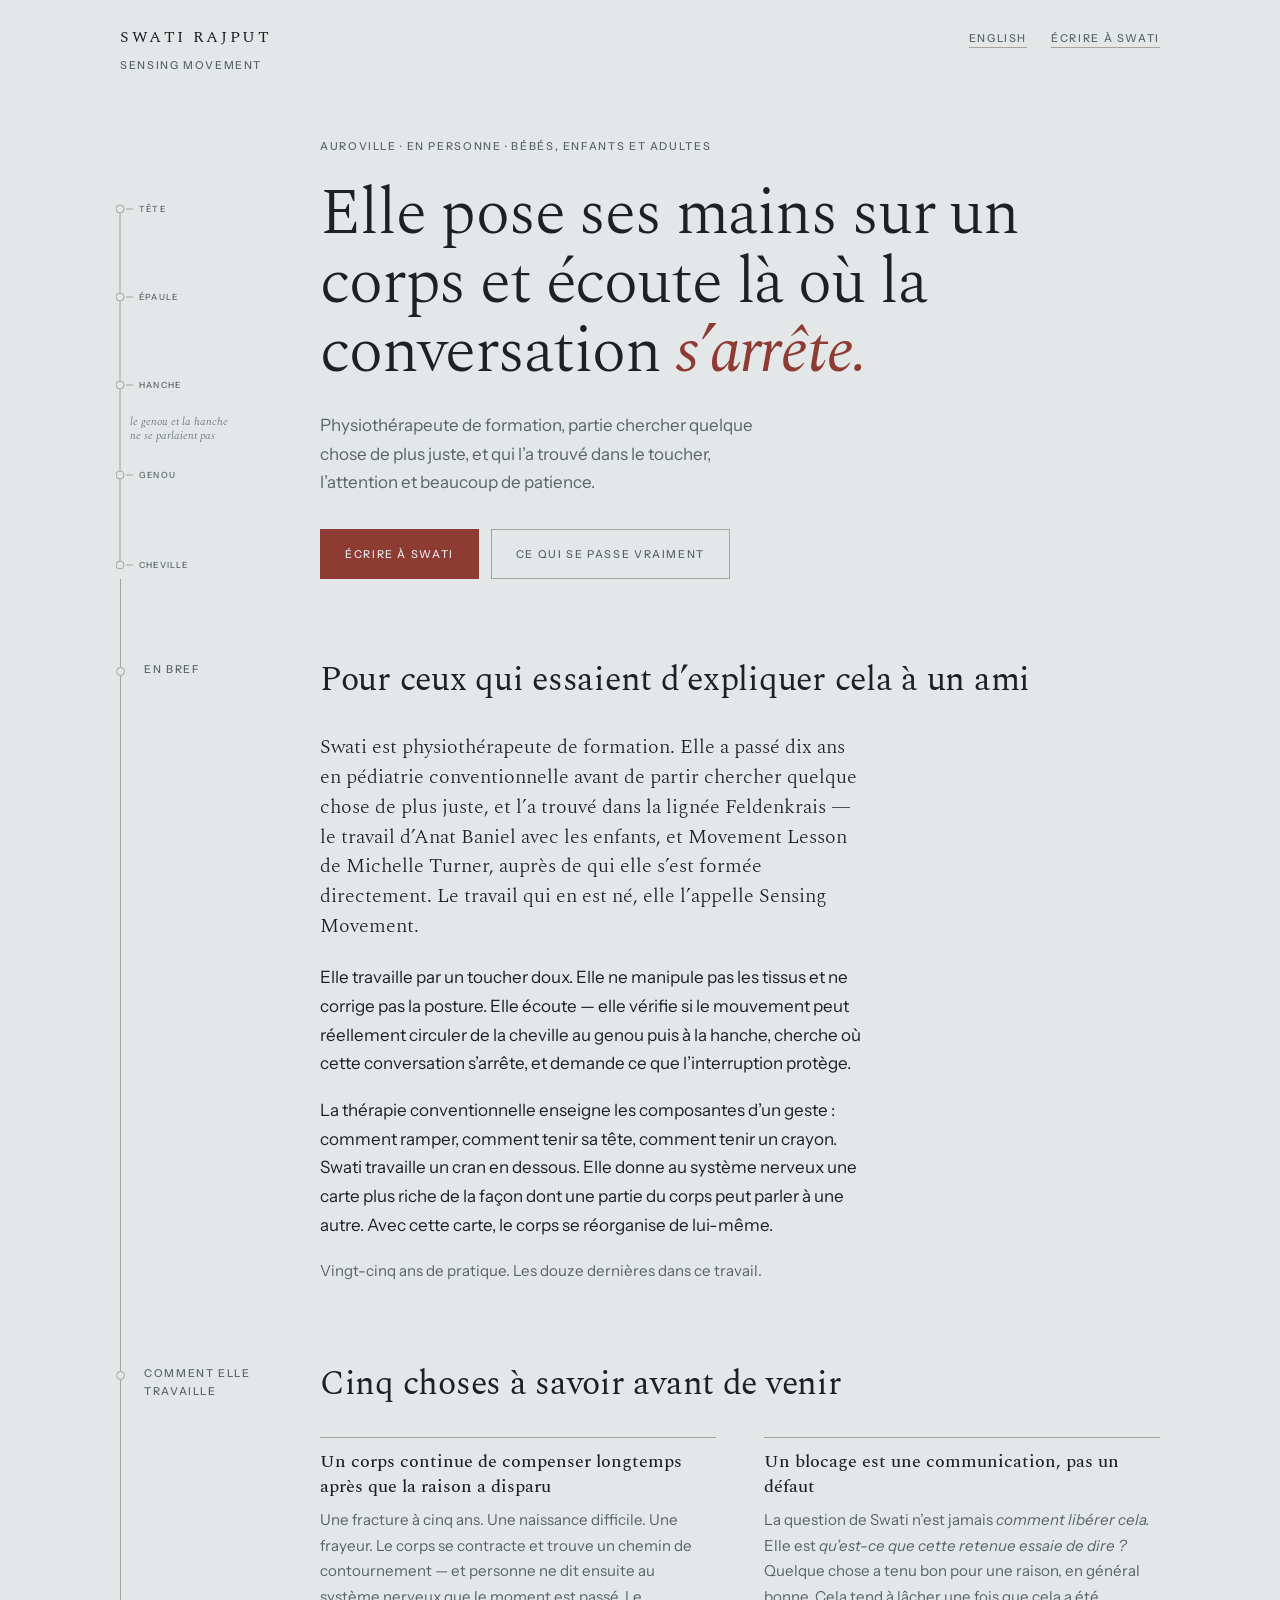
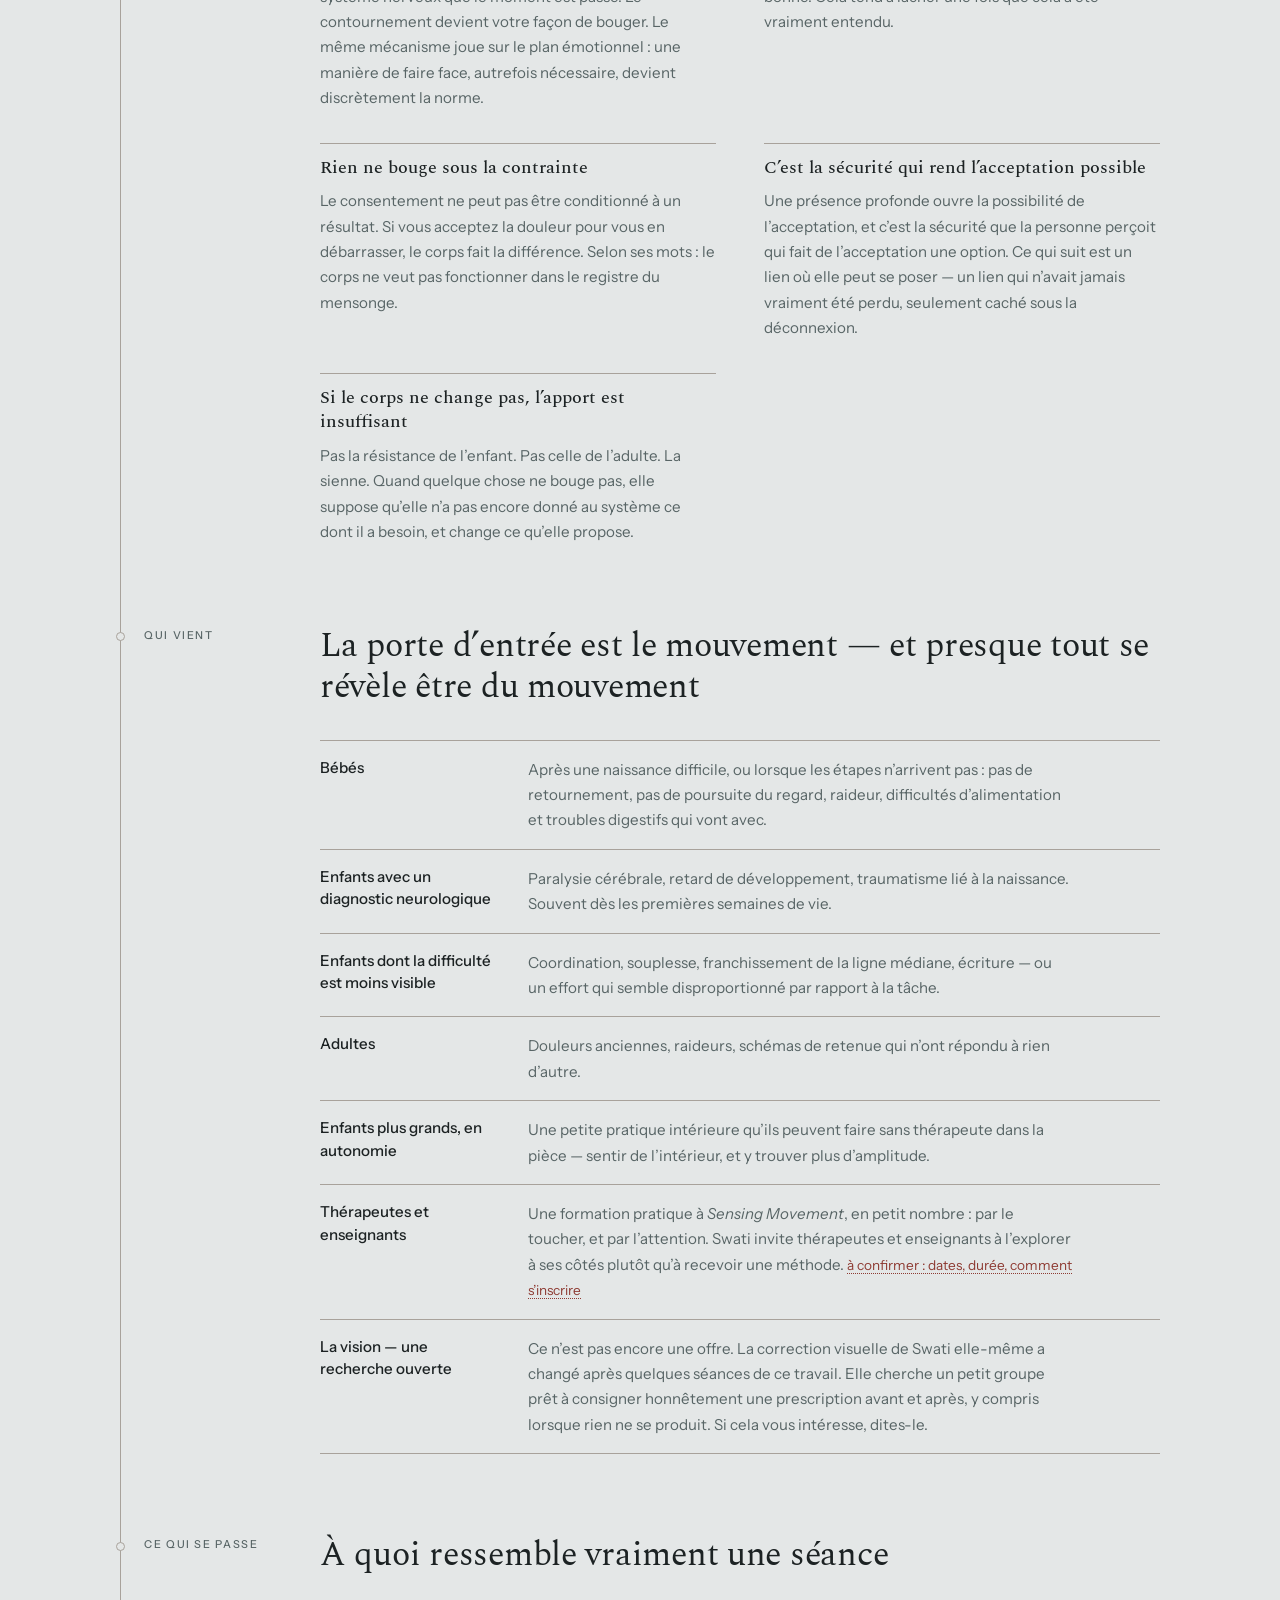
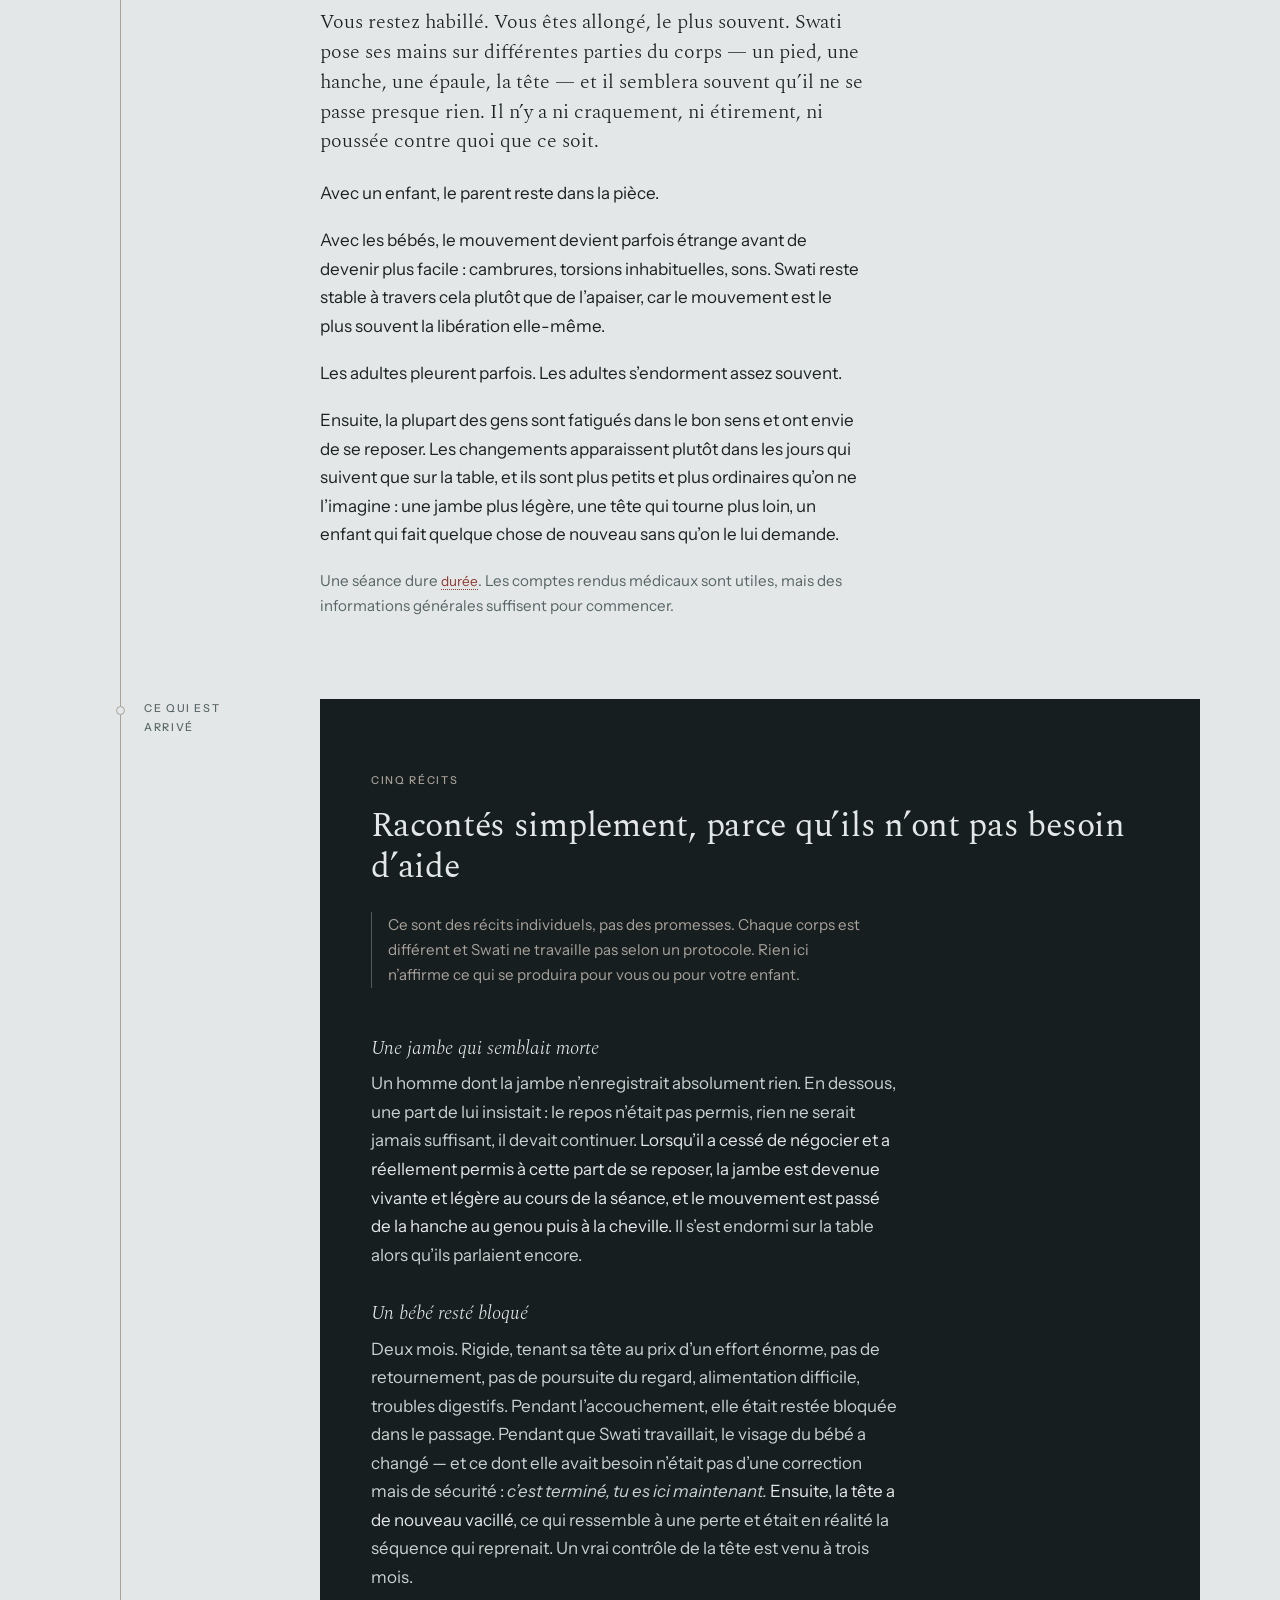
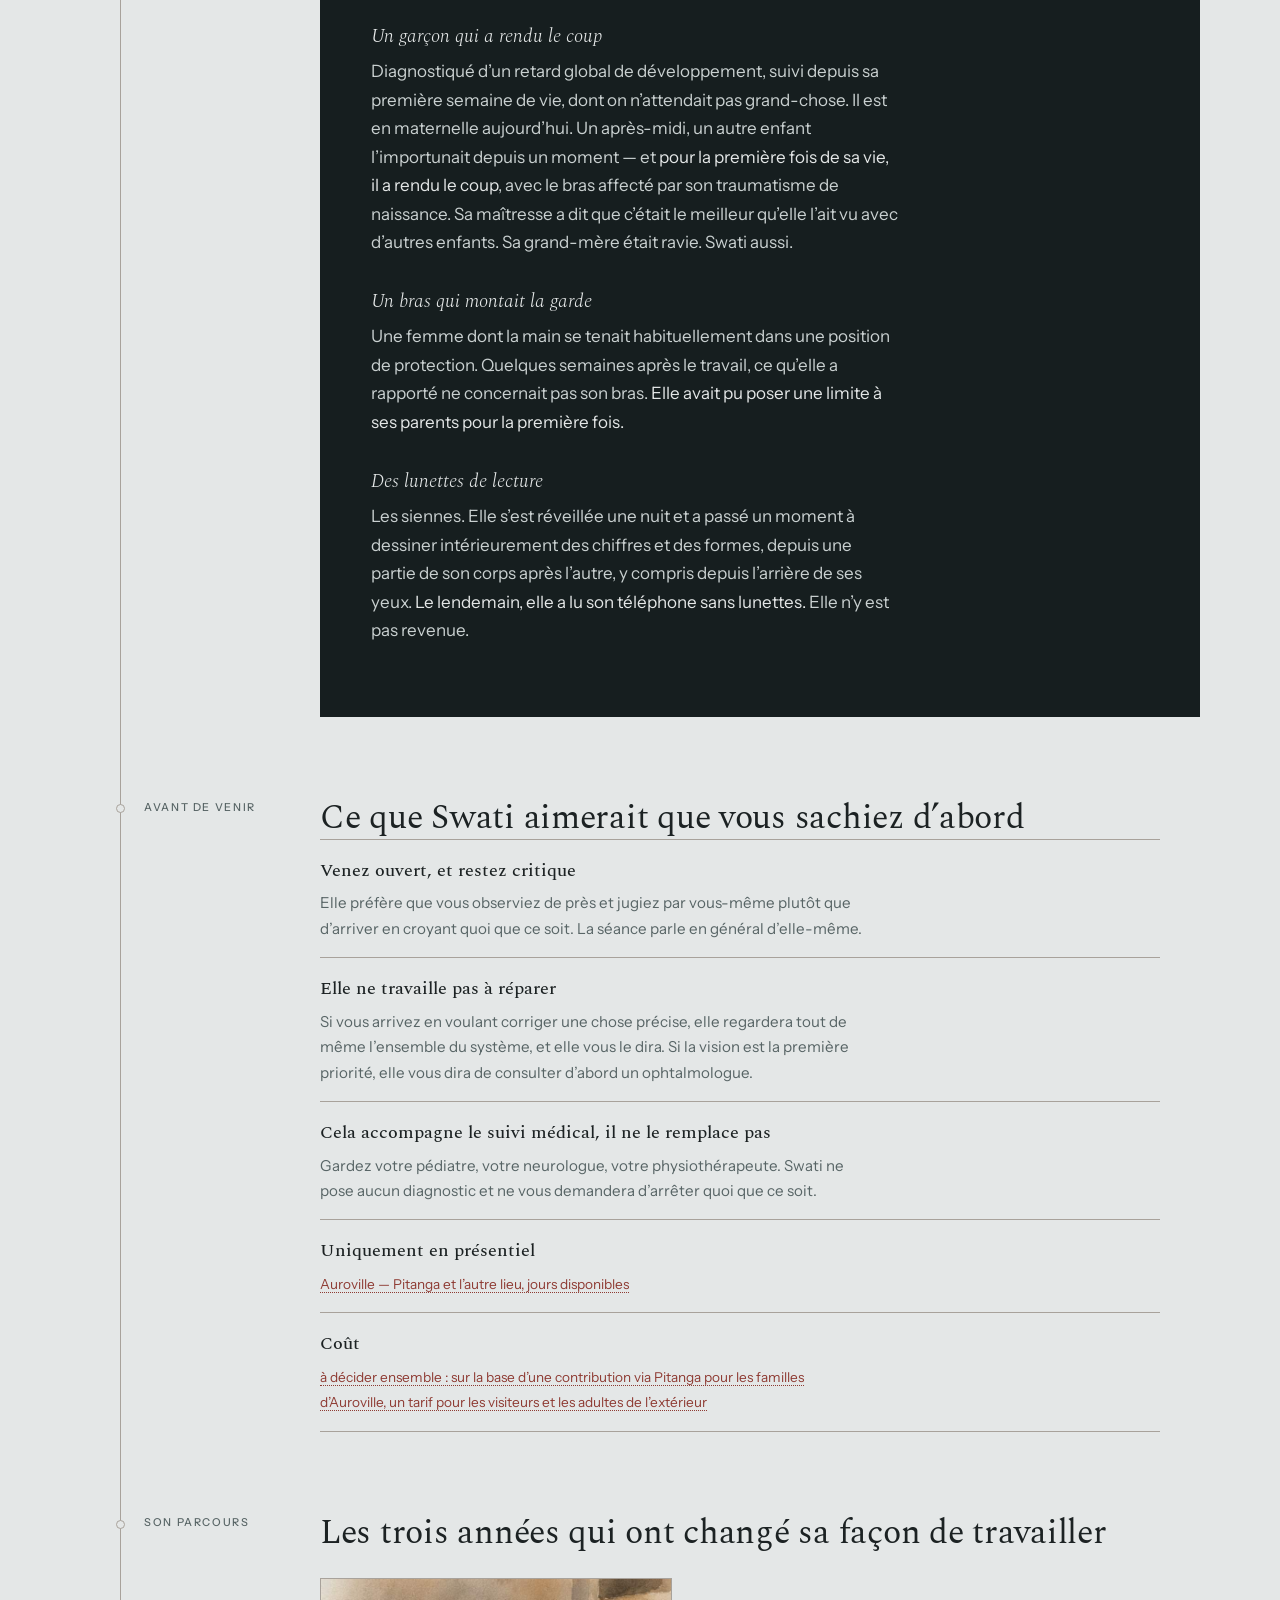
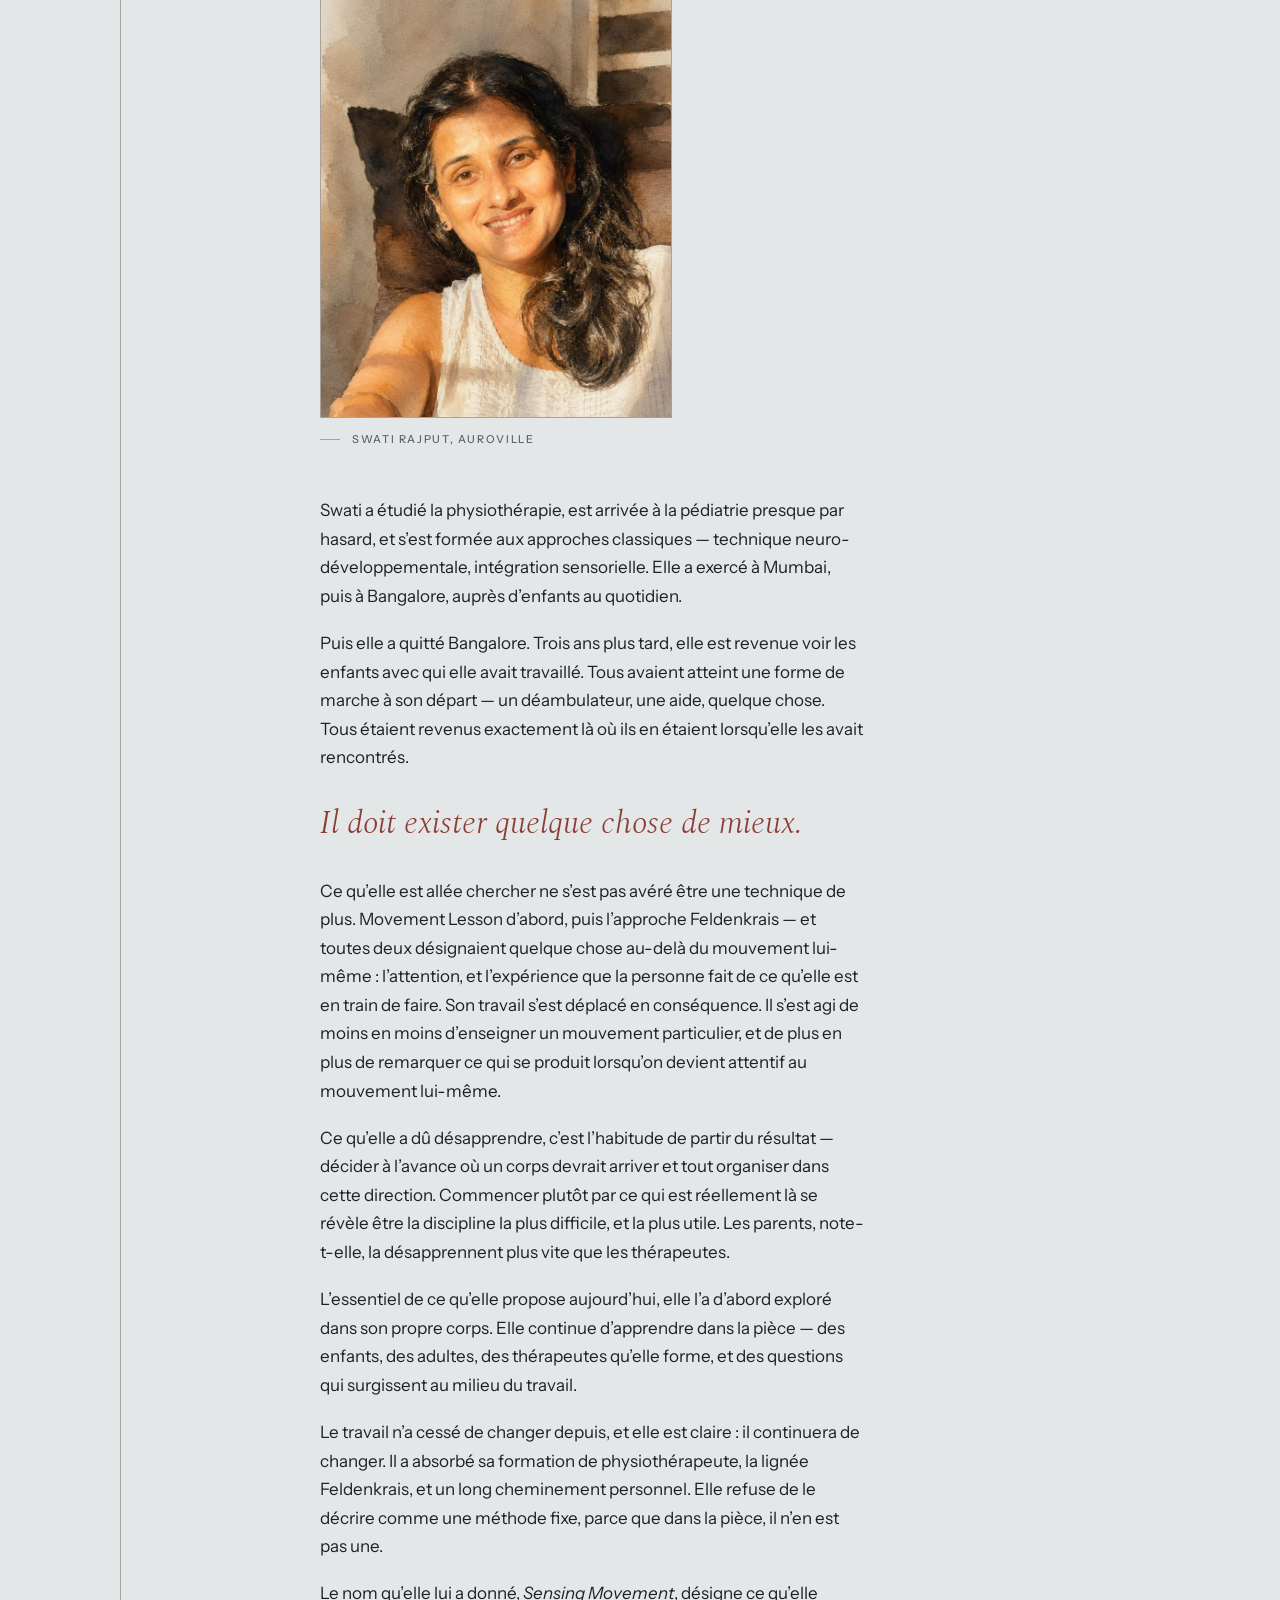
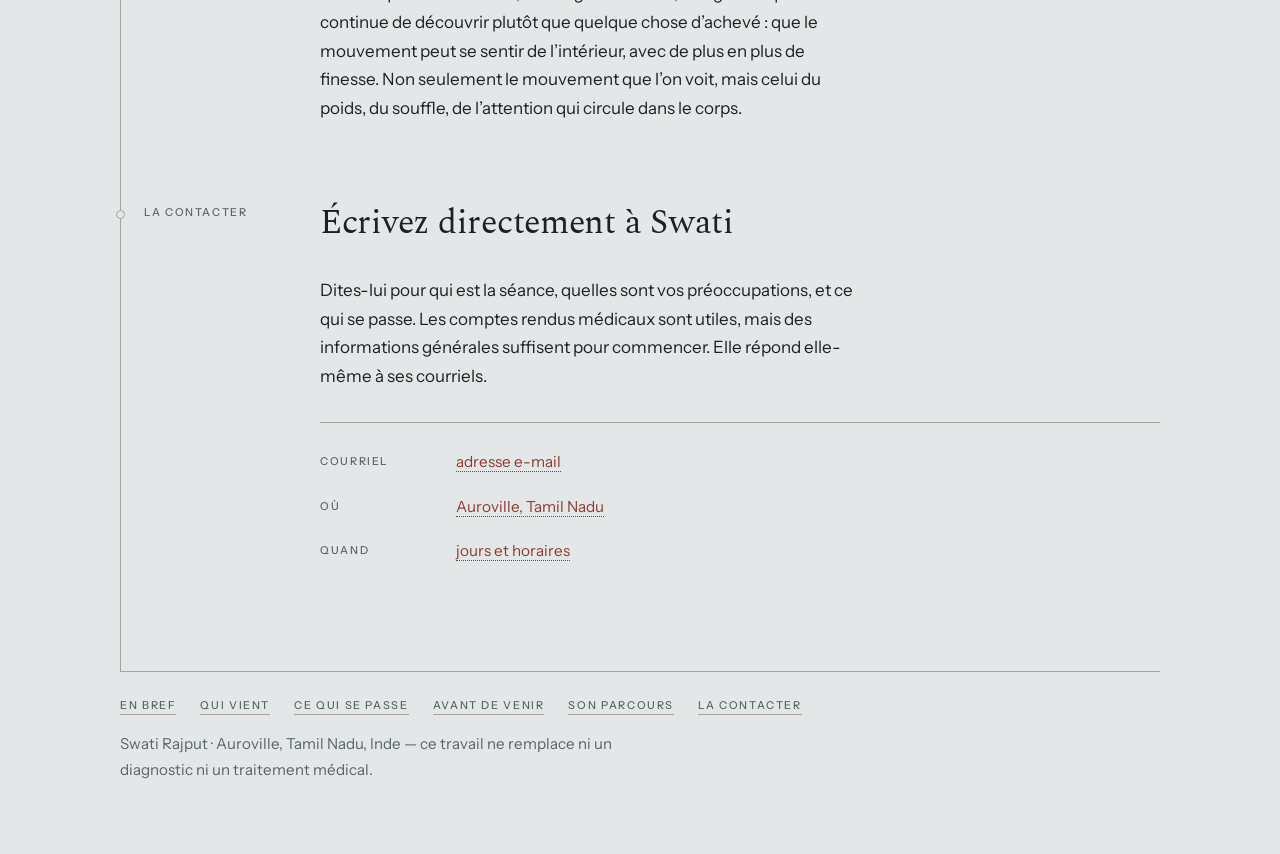
==== fr/index.html @ 85338072 "Share card, crawl readiness, and a French edition Three asks that each independently broke the singl" ====
<!DOCTYPE html>
<html lang="fr">
<head>
<meta charset="utf-8">
<meta name="viewport" content="width=device-width, initial-scale=1">
<title>Sensing Movement — Swati Rajput</title>
<meta name="description" content="Sensing Movement, le travail de Swati Rajput : physiothérapeute, elle travaille par un toucher doux et écoute là où le mouvement cesse de circuler dans le corps. Auroville. Bébés, enfants et adultes.">
<meta name="theme-color" content="#E4E7E7">
<link rel="icon" type="image/svg+xml" href="/favicon.svg">
<link rel="icon" type="image/png" sizes="32x32" href="/favicon-32.png">
<link rel="apple-touch-icon" href="/apple-touch-icon.png">
<meta property="og:title" content="Sensing Movement — Swati Rajput">
<meta property="og:description" content="Elle pose ses mains sur un corps et écoute là où la conversation s'arrête. Sensing Movement, avec Swati Rajput. Auroville, en personne.">
<meta property="og:type" content="website">
<meta property="og:url" content="https://swatirajput.in/fr/">
<meta property="og:site_name" content="Sensing Movement">
<meta property="og:locale" content="fr_FR">
<meta property="og:locale:alternate" content="en_GB">
<meta property="og:image" content="https://swatirajput.in/og.jpg">
<meta property="og:image:width" content="1200">
<meta property="og:image:height" content="630">
<meta property="og:image:alt" content="Un portrait à l'aquarelle de Swati Rajput, à côté de son nom et des mots Sensing Movement.">
<meta name="twitter:card" content="summary_large_image">
<meta name="twitter:image" content="https://swatirajput.in/og.jpg">
<link rel="canonical" href="https://swatirajput.in/fr/">
<link rel="alternate" hreflang="en" href="https://swatirajput.in/">
<link rel="alternate" hreflang="fr" href="https://swatirajput.in/fr/">
<link rel="alternate" hreflang="x-default" href="https://swatirajput.in/">
<link rel="preconnect" href="https://fonts.googleapis.com">
<link rel="preconnect" href="https://fonts.gstatic.com" crossorigin>
<link href="https://fonts.googleapis.com/css2?family=Spectral:ital,wght@0,300;0,400;0,500;1,300;1,400&family=Instrument+Sans:wght@400;500&display=swap" rel="stylesheet">
<link rel="stylesheet" href="/style.css">
<script type="application/ld+json">
{
  "@context": "https://schema.org",
  "@graph": [
    {
      "@type": "Person",
      "@id": "https://swatirajput.in/#swati",
      "name": "Swati Rajput",
      "jobTitle": "Physiothérapeute",
      "image": "https://swatirajput.in/swati.jpg",
      "url": "https://swatirajput.in/fr/",
      "description": "Physiothérapeute, elle travaille par un toucher doux et écoute là où le mouvement cesse de circuler dans le corps. Elle appelle ce travail Sensing Movement.",
      "address": {
        "@type": "PostalAddress",
        "addressLocality": "Auroville",
        "addressRegion": "Tamil Nadu",
        "addressCountry": "IN"
      }
    },
    {
      "@type": "WebSite",
      "@id": "https://swatirajput.in/fr/#website",
      "url": "https://swatirajput.in/fr/",
      "name": "Sensing Movement",
      "inLanguage": "fr-FR",
      "about": { "@id": "https://swatirajput.in/#swati" },
      "publisher": { "@id": "https://swatirajput.in/#swati" }
    }
  ]
}
</script>
</head>
<body>
<a class="skip" href="#main">Aller au contenu</a>

<div class="page">
  <header class="masthead">
    <a class="wordmark" href="#top" id="top">Swati Rajput<span class="practice">Sensing Movement</span></a>
    <nav aria-label="Langue et contact">
      <a class="jump" href="/" lang="en" hreflang="en">English</a>
      <a class="jump" href="#contact">&Eacute;crire &agrave; Swati</a>
    </nav>
  </header>
</div>

<main class="page" id="main">

  <!-- ============ HERO ============ -->
  <section class="band hero">
    <div class="gutter">
      <svg class="plate" width="152" height="400" viewBox="0 0 152 400" role="img"
           aria-label="Un schéma de jambe et de colonne vertébrale, repéré de la cheville à la tête. Un signal monte depuis la cheville, s'arrête entre le genou et la hanche, puis poursuit jusqu'à la tête.">
        <path class="stem" d="M4 386 V30"/>
        <path class="mask" d="M4 284 V218"/>
        <g>
          <circle class="dot" cx="4" cy="386" r="4"/><line class="tick" x1="10" y1="386" x2="17" y2="386"/><text x="23" y="389">Cheville</text>
          <circle class="dot" cx="4" cy="296" r="4"/><line class="tick" x1="10" y1="296" x2="17" y2="296"/><text x="23" y="299">Genou</text>
          <circle class="dot" cx="4" cy="206" r="4"/><line class="tick" x1="10" y1="206" x2="17" y2="206"/><text x="23" y="209">Hanche</text>
          <circle class="dot" cx="4" cy="118" r="4"/><line class="tick" x1="10" y1="118" x2="17" y2="118"/><text x="23" y="121">&Eacute;paule</text>
          <circle class="dot" cx="4" cy="30" r="4"/><line class="tick" x1="10" y1="30" x2="17" y2="30"/><text x="23" y="33">T&ecirc;te</text>
        </g>
        <path class="trace" d="M4 386 V30"/>
        <text class="caption" x="14" y="246">le genou et la hanche</text>
        <text class="caption" x="14" y="260">ne se parlaient pas</text>
      </svg>
    </div>

    <div class="content">
      <p class="label eyebrow">Auroville &middot; en personne &middot; b&eacute;b&eacute;s, enfants et adultes</p>
      <h1>Elle pose ses mains sur un corps et &eacute;coute l&agrave; o&ugrave; la conversation <em>s&rsquo;arr&ecirc;te.</em></h1>
      <p class="sub">Physioth&eacute;rapeute de formation, partie chercher quelque chose de plus juste, et qui l&rsquo;a trouv&eacute; dans le toucher, l&rsquo;attention et beaucoup de patience.</p>
      <div class="actions">
        <a class="btn btn--pulse" href="#contact">&Eacute;crire &agrave; Swati</a>
        <a class="btn btn--line" href="#happens">Ce qui se passe vraiment</a>
      </div>
    </div>
  </section>

  <div class="spine">

    <!-- ============ EN BREF ============ -->
    <section class="band" id="short">
      <div class="gutter"><div class="inner"><span class="node"></span><p class="label">En bref</p></div></div>
      <div class="content">
        <h2>Pour ceux qui essaient d&rsquo;expliquer cela &agrave; un ami</h2>
        <p class="lede gap-top">Swati est physioth&eacute;rapeute de formation. Elle a pass&eacute; dix ans en p&eacute;diatrie conventionnelle avant de partir chercher quelque chose de plus juste, et l&rsquo;a trouv&eacute; dans la lign&eacute;e Feldenkrais &mdash; le travail d&rsquo;Anat Baniel avec les enfants, et Movement Lesson de Michelle Turner, aupr&egrave;s de qui elle s&rsquo;est form&eacute;e directement. Le travail qui en est n&eacute;, elle l&rsquo;appelle Sensing Movement.</p>
        <p>Elle travaille par un toucher doux. Elle ne manipule pas les tissus et ne corrige pas la posture. Elle &eacute;coute &mdash; elle v&eacute;rifie si le mouvement peut r&eacute;ellement circuler de la cheville au genou puis &agrave; la hanche, cherche o&ugrave; cette conversation s&rsquo;arr&ecirc;te, et demande ce que l&rsquo;interruption protège.</p>
        <p>La th&eacute;rapie conventionnelle enseigne les composantes d&rsquo;un geste&nbsp;: comment ramper, comment tenir sa t&ecirc;te, comment tenir un crayon. Swati travaille un cran en dessous. Elle donne au syst&egrave;me nerveux une carte plus riche de la fa&ccedil;on dont une partie du corps peut parler &agrave; une autre. Avec cette carte, le corps se r&eacute;organise de lui-m&ecirc;me.</p>
        <p class="quiet">Vingt-cinq ans de pratique. Les douze derni&egrave;res dans ce travail.</p>
      </div>
    </section>

    <!-- ============ COMMENT ELLE TRAVAILLE ============ -->
    <section class="band" id="tenets">
      <div class="gutter"><div class="inner"><span class="node"></span><p class="label">Comment elle travaille</p></div></div>
      <div class="content">
        <h2>Cinq choses &agrave; savoir avant de venir</h2>
        <div class="tenets gap-top">
          <div class="tenet">
            <h3>Un corps continue de compenser longtemps apr&egrave;s que la raison a disparu</h3>
            <p>Une fracture &agrave; cinq ans. Une naissance difficile. Une frayeur. Le corps se contracte et trouve un chemin de contournement &mdash; et personne ne dit ensuite au syst&egrave;me nerveux que le moment est pass&eacute;. Le contournement devient votre fa&ccedil;on de bouger. Le m&ecirc;me m&eacute;canisme joue sur le plan &eacute;motionnel&nbsp;: une mani&egrave;re de faire face, autrefois n&eacute;cessaire, devient discr&egrave;tement la norme.</p>
          </div>
          <div class="tenet">
            <h3>Un blocage est une communication, pas un d&eacute;faut</h3>
            <p>La question de Swati n&rsquo;est jamais <em>comment lib&eacute;rer cela.</em> Elle est <em>qu&rsquo;est-ce que cette retenue essaie de dire&nbsp;?</em> Quelque chose a tenu bon pour une raison, en g&eacute;n&eacute;ral bonne. Cela tend &agrave; l&acirc;cher une fois que cela a &eacute;t&eacute; vraiment entendu.</p>
          </div>
          <div class="tenet">
            <h3>Rien ne bouge sous la contrainte</h3>
            <p>Le consentement ne peut pas &ecirc;tre conditionn&eacute; &agrave; un r&eacute;sultat. Si vous acceptez la douleur pour vous en d&eacute;barrasser, le corps fait la diff&eacute;rence. Selon ses mots&nbsp;: le corps ne veut pas fonctionner dans le registre du mensonge.</p>
          </div>
          <div class="tenet">
            <h3>C&rsquo;est la s&eacute;curit&eacute; qui rend l&rsquo;acceptation possible</h3>
            <p>Une pr&eacute;sence profonde ouvre la possibilit&eacute; de l&rsquo;acceptation, et c&rsquo;est la s&eacute;curit&eacute; que la personne per&ccedil;oit qui fait de l&rsquo;acceptation une option. Ce qui suit est un lien o&ugrave; elle peut se poser &mdash; un lien qui n&rsquo;avait jamais vraiment &eacute;t&eacute; perdu, seulement cach&eacute; sous la d&eacute;connexion.</p>
          </div>
          <div class="tenet">
            <h3>Si le corps ne change pas, l&rsquo;apport est insuffisant</h3>
            <p>Pas la r&eacute;sistance de l&rsquo;enfant. Pas celle de l&rsquo;adulte. La sienne. Quand quelque chose ne bouge pas, elle suppose qu&rsquo;elle n&rsquo;a pas encore donn&eacute; au syst&egrave;me ce dont il a besoin, et change ce qu&rsquo;elle propose.</p>
          </div>
        </div>
      </div>
    </section>

    <!-- ============ QUI VIENT ============ -->
    <section class="band" id="who">
      <div class="gutter"><div class="inner"><span class="node"></span><p class="label">Qui vient</p></div></div>
      <div class="content">
        <h2>La porte d&rsquo;entr&eacute;e est le mouvement &mdash; et presque tout se r&eacute;v&egrave;le &ecirc;tre du mouvement</h2>
        <div class="rows gap-top">
          <div><h3>B&eacute;b&eacute;s</h3><p>Apr&egrave;s une naissance difficile, ou lorsque les &eacute;tapes n&rsquo;arrivent pas&nbsp;: pas de retournement, pas de poursuite du regard, raideur, difficult&eacute;s d&rsquo;alimentation et troubles digestifs qui vont avec.</p></div>
          <div><h3>Enfants avec un diagnostic neurologique</h3><p>Paralysie c&eacute;r&eacute;brale, retard de d&eacute;veloppement, traumatisme li&eacute; &agrave; la naissance. Souvent d&egrave;s les premi&egrave;res semaines de vie.</p></div>
          <div><h3>Enfants dont la difficult&eacute; est moins visible</h3><p>Coordination, souplesse, franchissement de la ligne m&eacute;diane, &eacute;criture &mdash; ou un effort qui semble disproportionn&eacute; par rapport &agrave; la t&acirc;che.</p></div>
          <div><h3>Adultes</h3><p>Douleurs anciennes, raideurs, sch&eacute;mas de retenue qui n&rsquo;ont r&eacute;pondu &agrave; rien d&rsquo;autre.</p></div>
          <div><h3>Enfants plus grands, en autonomie</h3><p>Une petite pratique int&eacute;rieure qu&rsquo;ils peuvent faire sans th&eacute;rapeute dans la pi&egrave;ce &mdash; sentir de l&rsquo;int&eacute;rieur, et y trouver plus d&rsquo;amplitude.</p></div>
          <div><h3>Th&eacute;rapeutes et enseignants</h3><p>Une formation pratique &agrave; <em>Sensing Movement</em>, en petit nombre&nbsp;: par le toucher, et par l&rsquo;attention. Swati invite th&eacute;rapeutes et enseignants &agrave; l&rsquo;explorer &agrave; ses c&ocirc;t&eacute;s plut&ocirc;t qu&rsquo;&agrave; recevoir une m&eacute;thode. <span class="fill">&agrave; confirmer&nbsp;: dates, dur&eacute;e, comment s&rsquo;inscrire</span></p></div>
          <div><h3>La vision &mdash; une recherche ouverte</h3><p>Ce n&rsquo;est pas encore une offre. La correction visuelle de Swati elle-m&ecirc;me a chang&eacute; apr&egrave;s quelques s&eacute;ances de ce travail. Elle cherche un petit groupe pr&ecirc;t &agrave; consigner honn&ecirc;tement une prescription avant et apr&egrave;s, y compris lorsque rien ne se produit. Si cela vous int&eacute;resse, dites-le.</p></div>
        </div>
      </div>
    </section>

    <!-- ============ CE QUI SE PASSE ============ -->
    <section class="band" id="happens">
      <div class="gutter"><div class="inner"><span class="node"></span><p class="label">Ce qui se passe</p></div></div>
      <div class="content">
        <h2>&Agrave; quoi ressemble vraiment une s&eacute;ance</h2>
        <p class="lede gap-top">Vous restez habill&eacute;. Vous &ecirc;tes allong&eacute;, le plus souvent. Swati pose ses mains sur diff&eacute;rentes parties du corps &mdash; un pied, une hanche, une &eacute;paule, la t&ecirc;te &mdash; et il semblera souvent qu&rsquo;il ne se passe presque rien. Il n&rsquo;y a ni craquement, ni &eacute;tirement, ni pouss&eacute;e contre quoi que ce soit.</p>
        <p>Avec un enfant, le parent reste dans la pi&egrave;ce.</p>
        <p>Avec les b&eacute;b&eacute;s, le mouvement devient parfois &eacute;trange avant de devenir plus facile&nbsp;: cambrures, torsions inhabituelles, sons. Swati reste stable &agrave; travers cela plut&ocirc;t que de l&rsquo;apaiser, car le mouvement est le plus souvent la lib&eacute;ration elle-m&ecirc;me.</p>
        <p>Les adultes pleurent parfois. Les adultes s&rsquo;endorment assez souvent.</p>
        <p>Ensuite, la plupart des gens sont fatigu&eacute;s dans le bon sens et ont envie de se reposer. Les changements apparaissent plut&ocirc;t dans les jours qui suivent que sur la table, et ils sont plus petits et plus ordinaires qu&rsquo;on ne l&rsquo;imagine&nbsp;: une jambe plus l&eacute;g&egrave;re, une t&ecirc;te qui tourne plus loin, un enfant qui fait quelque chose de nouveau sans qu&rsquo;on le lui demande.</p>
        <p class="quiet">Une s&eacute;ance dure <span class="fill">dur&eacute;e</span>. Les comptes rendus m&eacute;dicaux sont utiles, mais des informations g&eacute;n&eacute;rales suffisent pour commencer.</p>
      </div>
    </section>

    <!-- ============ CE QUI EST ARRIV&Eacute; ============ -->
    <section class="band" id="stories">
      <div class="gutter"><div class="inner"><span class="node"></span><p class="label">Ce qui est arriv&eacute;</p></div></div>
      <div class="content">
        <div class="stories">
          <p class="label">Cinq r&eacute;cits</p>
          <h2>Racont&eacute;s simplement, parce qu&rsquo;ils n&rsquo;ont pas besoin d&rsquo;aide</h2>
          <p class="caveat">Ce sont des r&eacute;cits individuels, pas des promesses. Chaque corps est diff&eacute;rent et Swati ne travaille pas selon un protocole. Rien ici n&rsquo;affirme ce qui se produira pour vous ou pour votre enfant.</p>

          <div class="story">
            <h3>Une jambe qui semblait morte</h3>
            <p>Un homme dont la jambe n&rsquo;enregistrait absolument rien. En dessous, une part de lui insistait&nbsp;: le repos n&rsquo;&eacute;tait pas permis, rien ne serait jamais suffisant, il devait continuer. <span class="turn">Lorsqu&rsquo;il a cess&eacute; de n&eacute;gocier et a r&eacute;ellement permis &agrave; cette part de se reposer, la jambe est devenue vivante et l&eacute;g&egrave;re au cours de la s&eacute;ance, et le mouvement est pass&eacute; de la hanche au genou puis &agrave; la cheville.</span> Il s&rsquo;est endormi sur la table alors qu&rsquo;ils parlaient encore.</p>
          </div>
          <div class="story">
            <h3>Un b&eacute;b&eacute; rest&eacute; bloqu&eacute;</h3>
            <p>Deux mois. Rigide, tenant sa t&ecirc;te au prix d&rsquo;un effort &eacute;norme, pas de retournement, pas de poursuite du regard, alimentation difficile, troubles digestifs. Pendant l&rsquo;accouchement, elle &eacute;tait rest&eacute;e bloqu&eacute;e dans le passage. Pendant que Swati travaillait, le visage du b&eacute;b&eacute; a chang&eacute; &mdash; et ce dont elle avait besoin n&rsquo;&eacute;tait pas d&rsquo;une correction mais de s&eacute;curit&eacute;&nbsp;: <em>c&rsquo;est termin&eacute;, tu es ici maintenant.</em> <span class="turn">Ensuite, la t&ecirc;te a de nouveau vacill&eacute;</span>, ce qui ressemble &agrave; une perte et &eacute;tait en r&eacute;alit&eacute; la s&eacute;quence qui reprenait. Un vrai contr&ocirc;le de la t&ecirc;te est venu &agrave; trois mois.</p>
          </div>
          <div class="story">
            <h3>Un gar&ccedil;on qui a rendu le coup</h3>
            <p>Diagnostiqu&eacute; d&rsquo;un retard global de d&eacute;veloppement, suivi depuis sa premi&egrave;re semaine de vie, dont on n&rsquo;attendait pas grand-chose. Il est en maternelle aujourd&rsquo;hui. Un apr&egrave;s-midi, un autre enfant l&rsquo;importunait depuis un moment &mdash; et <span class="turn">pour la premi&egrave;re fois de sa vie, il a rendu le coup</span>, avec le bras affect&eacute; par son traumatisme de naissance. Sa ma&icirc;tresse a dit que c&rsquo;&eacute;tait le meilleur qu&rsquo;elle l&rsquo;ait vu avec d&rsquo;autres enfants. Sa grand-m&egrave;re &eacute;tait ravie. Swati aussi.</p>
          </div>
          <div class="story">
            <h3>Un bras qui montait la garde</h3>
            <p>Une femme dont la main se tenait habituellement dans une position de protection. Quelques semaines apr&egrave;s le travail, ce qu&rsquo;elle a rapport&eacute; ne concernait pas son bras. <span class="turn">Elle avait pu poser une limite &agrave; ses parents pour la premi&egrave;re fois.</span></p>
          </div>
          <div class="story">
            <h3>Des lunettes de lecture</h3>
            <p>Les siennes. Elle s&rsquo;est r&eacute;veill&eacute;e une nuit et a pass&eacute; un moment &agrave; dessiner int&eacute;rieurement des chiffres et des formes, depuis une partie de son corps apr&egrave;s l&rsquo;autre, y compris depuis l&rsquo;arri&egrave;re de ses yeux. <span class="turn">Le lendemain, elle a lu son t&eacute;l&eacute;phone sans lunettes.</span> Elle n&rsquo;y est pas revenue.</p>
          </div>
        </div>
      </div>
    </section>

    <!-- ============ AVANT DE VENIR ============ -->
    <section class="band" id="before">
      <div class="gutter"><div class="inner"><span class="node"></span><p class="label">Avant de venir</p></div></div>
      <div class="content">
        <h2>Ce que Swati aimerait que vous sachiez d&rsquo;abord</h2>
        <dl class="terms gap-top">
          <div>
            <dt>Venez ouvert, et restez critique</dt>
            <dd>Elle pr&eacute;f&egrave;re que vous observiez de pr&egrave;s et jugiez par vous-m&ecirc;me plut&ocirc;t que d&rsquo;arriver en croyant quoi que ce soit. La s&eacute;ance parle en g&eacute;n&eacute;ral d&rsquo;elle-m&ecirc;me.</dd>
          </div>
          <div>
            <dt>Elle ne travaille pas &agrave; r&eacute;parer</dt>
            <dd>Si vous arrivez en voulant corriger une chose pr&eacute;cise, elle regardera tout de m&ecirc;me l&rsquo;ensemble du syst&egrave;me, et elle vous le dira. Si la vision est la premi&egrave;re priorit&eacute;, elle vous dira de consulter d&rsquo;abord un ophtalmologue.</dd>
          </div>
          <div>
            <dt>Cela accompagne le suivi m&eacute;dical, il ne le remplace pas</dt>
            <dd>Gardez votre p&eacute;diatre, votre neurologue, votre physioth&eacute;rapeute. Swati ne pose aucun diagnostic et ne vous demandera d&rsquo;arr&ecirc;ter quoi que ce soit.</dd>
          </div>
          <div>
            <dt>Uniquement en pr&eacute;sentiel</dt>
            <dd><span class="fill">Auroville &mdash; Pitanga et l&rsquo;autre lieu, jours disponibles</span></dd>
          </div>
          <div>
            <dt>Co&ucirc;t</dt>
            <dd><span class="fill">&agrave; d&eacute;cider ensemble&nbsp;: sur la base d&rsquo;une contribution via Pitanga pour les familles d&rsquo;Auroville, un tarif pour les visiteurs et les adultes de l&rsquo;ext&eacute;rieur</span></dd>
          </div>
        </dl>
      </div>
    </section>

    <!-- ============ SON PARCOURS ============ -->
    <section class="band" id="about">
      <div class="gutter"><div class="inner"><span class="node"></span><p class="label">Son parcours</p></div></div>
      <div class="content">
        <h2>Les trois ann&eacute;es qui ont chang&eacute; sa fa&ccedil;on de travailler</h2>
        <figure class="portrait">
          <div class="frame" role="img" aria-label="Un portrait à l'aquarelle de Swati Rajput, assise dans la lumière de l'après-midi filtrée par un store, souriante."></div>
          <figcaption>Swati Rajput, Auroville</figcaption>
        </figure>
        <p>Swati a &eacute;tudi&eacute; la physioth&eacute;rapie, est arriv&eacute;e &agrave; la p&eacute;diatrie presque par hasard, et s&rsquo;est form&eacute;e aux approches classiques &mdash; technique neuro-d&eacute;veloppementale, int&eacute;gration sensorielle. Elle a exerc&eacute; &agrave; Mumbai, puis &agrave; Bangalore, aupr&egrave;s d&rsquo;enfants au quotidien.</p>
        <p>Puis elle a quitt&eacute; Bangalore. Trois ans plus tard, elle est revenue voir les enfants avec qui elle avait travaill&eacute;. Tous avaient atteint une forme de marche &agrave; son d&eacute;part &mdash; un d&eacute;ambulateur, une aide, quelque chose. Tous &eacute;taient revenus exactement l&agrave; o&ugrave; ils en &eacute;taient lorsqu&rsquo;elle les avait rencontr&eacute;s.</p>
        <p class="turnline">Il doit exister quelque chose de mieux.</p>
        <p>Ce qu&rsquo;elle est all&eacute;e chercher ne s&rsquo;est pas av&eacute;r&eacute; &ecirc;tre une technique de plus. Movement Lesson d&rsquo;abord, puis l&rsquo;approche Feldenkrais &mdash; et toutes deux d&eacute;signaient quelque chose au-del&agrave; du mouvement lui-m&ecirc;me&nbsp;: l&rsquo;attention, et l&rsquo;exp&eacute;rience que la personne fait de ce qu&rsquo;elle est en train de faire. Son travail s&rsquo;est d&eacute;plac&eacute; en cons&eacute;quence. Il s&rsquo;est agi de moins en moins d&rsquo;enseigner un mouvement particulier, et de plus en plus de remarquer ce qui se produit lorsqu&rsquo;on devient attentif au mouvement lui-m&ecirc;me.</p>
        <p>Ce qu&rsquo;elle a d&ucirc; d&eacute;sapprendre, c&rsquo;est l&rsquo;habitude de partir du r&eacute;sultat &mdash; d&eacute;cider &agrave; l&rsquo;avance o&ugrave; un corps devrait arriver et tout organiser dans cette direction. Commencer plut&ocirc;t par ce qui est r&eacute;ellement l&agrave; se r&eacute;v&egrave;le &ecirc;tre la discipline la plus difficile, et la plus utile. Les parents, note-t-elle, la d&eacute;sapprennent plus vite que les th&eacute;rapeutes.</p>
        <p>L&rsquo;essentiel de ce qu&rsquo;elle propose aujourd&rsquo;hui, elle l&rsquo;a d&rsquo;abord explor&eacute; dans son propre corps. Elle continue d&rsquo;apprendre dans la pi&egrave;ce &mdash; des enfants, des adultes, des th&eacute;rapeutes qu&rsquo;elle forme, et des questions qui surgissent au milieu du travail.</p>
        <p>Le travail n&rsquo;a cess&eacute; de changer depuis, et elle est claire&nbsp;: il continuera de changer. Il a absorb&eacute; sa formation de physioth&eacute;rapeute, la lign&eacute;e Feldenkrais, et un long cheminement personnel. Elle refuse de le d&eacute;crire comme une m&eacute;thode fixe, parce que dans la pi&egrave;ce, il n&rsquo;en est pas une.</p>
        <p>Le nom qu&rsquo;elle lui a donn&eacute;, <em>Sensing Movement</em>, d&eacute;signe ce qu&rsquo;elle continue de d&eacute;couvrir plut&ocirc;t que quelque chose d&rsquo;achev&eacute;&nbsp;: que le mouvement peut se sentir de l&rsquo;int&eacute;rieur, avec de plus en plus de finesse. Non seulement le mouvement que l&rsquo;on voit, mais celui du poids, du souffle, de l&rsquo;attention qui circule dans le corps.</p>
      </div>
    </section>

    <!-- ============ CONTACT ============ -->
    <section class="band" id="contact">
      <div class="gutter"><div class="inner"><span class="node"></span><p class="label">La contacter</p></div></div>
      <div class="content">
        <h2>&Eacute;crivez directement &agrave; Swati</h2>
        <p class="gap-top">Dites-lui pour qui est la s&eacute;ance, quelles sont vos pr&eacute;occupations, et ce qui se passe. Les comptes rendus m&eacute;dicaux sont utiles, mais des informations g&eacute;n&eacute;rales suffisent pour commencer. Elle r&eacute;pond elle-m&ecirc;me &agrave; ses courriels.</p>
        <dl class="details">
          <div><dt>Courriel</dt><dd><a href="mailto:hello@swatirajput.in" class="fill">adresse e-mail</a></dd></div>
          <div><dt>O&ugrave;</dt><dd><span class="fill">Auroville, Tamil Nadu</span></dd></div>
          <div><dt>Quand</dt><dd><span class="fill">jours et horaires</span></dd></div>
        </dl>
      </div>
    </section>

  </div><!-- /spine -->
</main>

<div class="page">
  <footer>
    <nav aria-label="Sections">
      <a href="#short">En bref</a>
      <a href="#who">Qui vient</a>
      <a href="#happens">Ce qui se passe</a>
      <a href="#before">Avant de venir</a>
      <a href="#about">Son parcours</a>
      <a href="#contact">La contacter</a>
    </nav>
    <p>Swati Rajput &middot; Auroville, Tamil Nadu, Inde &mdash; ce travail ne remplace ni un diagnostic ni un traitement m&eacute;dical.</p>
  </footer>
</div>

<script src="/site.js"></script>
</body>
</html>
---- style.css ----
/* ==========================================================================
   THE SPINE — the design system for Swati Rajput's site
   Direction: an anatomical plate that has learned to breathe.
   Cool engraved paper, one warm pulse, a single line running down the page.
   Tokens are documented in system.html. Do not introduce colours here.
   ========================================================================== */

:root{
  /* ---- colour -------------------------------------------------------------
     Semantic, not decorative. HELD is what has stopped travelling; PULSE is
     what is going through. Never swap them. HELD never carries text. */
  --paper:#E4E7E7;      /* engraved stock, cool pale — the page ground        */
  --paper-2:#D9DEDE;    /* one step down — inset blocks                       */
  --ink:#1C2223;        /* text and full-strength rules      13:1 on paper    */
  --slate:#586566;      /* secondary text and labels          4.9:1 on paper  */
  --held:#A8A29B;       /* drained warm grey — RULES AND DOTS ONLY            */
  --pulse:#8E3B33;      /* madder — the live signal, links, the one CTA       */
  --pulse-deep:#6E2B25; /* hover and pressed                                 */
  --night:#161E1F;      /* the single inversion, used once on the page        */
  --night-text:#C9D0D0;

  /* ---- type ---------------------------------------------------------------
     Two families. Spectral for anything that speaks, Instrument Sans for
     anything that instructs. Labels are letterspaced caps — no mono anywhere. */
  --serif:"Spectral",Georgia,"Times New Roman",serif;
  --sans:"Instrument Sans",-apple-system,BlinkMacSystemFont,"Segoe UI",Roboto,sans-serif;

  --t-hero:clamp(2.3rem,1.5rem + 3.4vw,4rem);
  --t-h2:clamp(1.6rem,1.35rem + 1.05vw,2.1rem);
  --t-h3:1.14rem;
  --t-lede:clamp(1.1rem,1.05rem + .25vw,1.24rem);
  --t-body:1.0625rem;
  --t-small:.945rem;
  --t-label:.68rem;

  --lh-tight:1.08; --lh-head:1.22; --lh-body:1.68; --track-label:.15em;

  /* ---- space — 4px base ------------------------------------------------- */
  --s-1:.25rem; --s-2:.5rem; --s-3:.75rem; --s-4:1rem;
  --s-5:1.5rem; --s-6:2rem; --s-7:3rem;   --s-8:4.5rem;
  --s-band:clamp(4.5rem,9vh,7.5rem);

  /* ---- measure & grid --------------------------------------------------- */
  --measure:34rem;      /* prose is never wider — this is a reading site */
  --gutter:9.5rem;      /* the marginalia column, where the spine lives  */
  --page:70rem;
  --pad:clamp(1.25rem,4vw,2.5rem);

  --hair:1px solid var(--held);
  --ease:cubic-bezier(.4,0,.5,1);
}

/* ---- reset -------------------------------------------------------------- */
*,*::before,*::after{box-sizing:border-box}
html{-webkit-text-size-adjust:100%;scroll-behavior:smooth}
body{
  margin:0;background:var(--paper);color:var(--ink);
  font-family:var(--sans);font-size:var(--t-body);line-height:var(--lh-body);
  font-weight:400;-webkit-font-smoothing:antialiased;text-rendering:optimizeLegibility;
}
img,svg{display:block;max-width:100%}
::selection{background:var(--pulse);color:var(--paper)}
:focus-visible{outline:2px solid var(--pulse);outline-offset:4px;border-radius:1px}
.skip{position:absolute;left:-9999px;background:var(--ink);color:var(--paper);
  padding:var(--s-3) var(--s-4);z-index:20;font-size:var(--t-small);text-decoration:none}
.skip:focus{left:var(--s-4);top:var(--s-4)}

/* ---- primitives --------------------------------------------------------- */
.page{max-width:var(--page);margin:0 auto;padding:0 var(--pad)}
.label{font-family:var(--sans);font-weight:500;font-size:var(--t-label);
  letter-spacing:var(--track-label);text-transform:uppercase;color:var(--slate);margin:0}
h1,h2,h3{font-family:var(--serif);font-weight:400;margin:0}
h1{font-size:var(--t-hero);line-height:var(--lh-tight);letter-spacing:-.018em;font-weight:300}
h2{font-size:var(--t-h2);line-height:var(--lh-head);letter-spacing:-.008em;max-width:26em}
h3{font-size:var(--t-h3);line-height:1.35;font-weight:500}
p{margin:0 0 1.1em;max-width:var(--measure)}
p:last-child{margin-bottom:0}
.lede{font-family:var(--serif);font-size:var(--t-lede);line-height:1.5;font-weight:300}
.quiet{color:var(--slate);font-size:var(--t-small)}
a{color:var(--pulse);text-decoration:none;border-bottom:1px solid rgba(142,59,51,.35);
  transition:color .2s var(--ease),border-color .2s var(--ease)}
a:hover{color:var(--pulse-deep);border-bottom-color:var(--pulse-deep)}
.gap-top{margin-top:var(--s-6)}

.btn{display:inline-block;font-family:var(--sans);font-weight:500;font-size:var(--t-label);
  letter-spacing:var(--track-label);text-transform:uppercase;padding:.95rem 1.5rem;
  border:1px solid;text-decoration:none;
  transition:background .22s var(--ease),color .22s var(--ease),border-color .22s var(--ease)}
.btn--pulse{background:var(--pulse);border-color:var(--pulse);color:var(--paper)}
.btn--pulse:hover{background:var(--pulse-deep);border-color:var(--pulse-deep);color:var(--paper)}
.btn--line{background:none;border-color:var(--held);color:var(--slate)}
.btn--line:hover{border-color:var(--ink);color:var(--ink)}
.actions{display:flex;flex-wrap:wrap;gap:var(--s-3);margin-top:var(--s-6)}

/* editorial placeholder — remove the span once real text is in */
.fill{font-family:var(--sans);font-size:.9em;color:var(--pulse);
  border-bottom:1px dotted var(--pulse)}

/* ==========================================================================
   THE SPINE — one line from the hero diagram to the last section.
   Nodes fill as you read: the signal travelling through the page.
   ========================================================================== */
.band{padding-bottom:var(--s-band)}
.gutter{position:relative}
.gutter .label{margin-bottom:var(--s-4)}
.spine{position:relative}

@media (min-width:1024px){
  .spine::before{content:"";position:absolute;left:0;width:1px;
    top:calc(-1 * var(--s-band));bottom:0;background:var(--held)}
  .band{display:grid;grid-template-columns:var(--gutter) minmax(0,1fr);gap:0 var(--s-7)}
  .gutter{grid-column:1}
  .content{grid-column:2}
  .gutter .inner{position:sticky;top:var(--s-7);padding-left:var(--s-5)}
  .node{position:absolute;left:-4px;top:.42rem;width:9px;height:9px;border-radius:50%;
    background:var(--paper);border:1px solid var(--held);
    transition:background .5s var(--ease),border-color .5s var(--ease),transform .5s var(--ease)}
  .band.passed .node{background:var(--held);border-color:var(--held)}
  .band.here .node{background:var(--pulse);border-color:var(--pulse);transform:scale(1.3)}
  .band.here .gutter .label{color:var(--ink)}
}
@media (max-width:1023px){
  .node{display:none}
  .gutter .label{margin-bottom:var(--s-3)}
}

/* ---- masthead ----------------------------------------------------------- */
.masthead{display:flex;justify-content:space-between;align-items:baseline;
  gap:var(--s-4);padding:var(--s-5) 0 0}
.wordmark{font-family:var(--serif);font-size:1.02rem;font-weight:400;letter-spacing:.16em;
  text-transform:uppercase;color:var(--ink);border:0}
.wordmark:hover{color:var(--pulse)}
.wordmark .practice{display:block;font-family:var(--sans);font-size:var(--t-label);
  font-weight:500;letter-spacing:var(--track-label);color:var(--slate);margin-top:.3rem}
.wordmark:hover .practice{color:var(--slate)}
.masthead nav{display:flex;align-items:baseline;gap:var(--s-5)}
.masthead .jump{font-size:var(--t-label);letter-spacing:var(--track-label);
  text-transform:uppercase;font-weight:500;color:var(--slate);border-bottom-color:var(--held)}
.masthead .jump:hover{color:var(--pulse)}

/* ---- hero --------------------------------------------------------------- */
.hero{padding-top:clamp(3rem,7vh,6rem)}
.hero h1{max-width:20em}
.hero h1 em{font-style:italic;font-weight:400;color:var(--pulse)}
.hero .sub{margin-top:var(--s-5);max-width:29rem;color:var(--slate)}
.hero .eyebrow{margin-bottom:var(--s-5)}
.plate{margin:var(--s-7) 0 0}
@media (max-width:1023px){
  .hero{display:flex;flex-direction:column}
  .hero .content{order:1}
  .hero .gutter{order:2}
}
@media (min-width:1024px){
  .hero .gutter{min-height:26rem}
  .plate{position:absolute;left:-4px;bottom:0;margin:0}
}

/* the plate: an anatomical key that runs the page's own diagnostic question */
.plate text{font-family:var(--sans);font-size:8.5px;font-weight:500;letter-spacing:.14em;
  text-transform:uppercase;fill:var(--slate)}
.plate .stem{stroke:var(--held);stroke-width:1;fill:none}
.plate .tick{stroke:var(--held);stroke-width:1}
.plate .dot{fill:var(--paper);stroke:var(--held);stroke-width:1}
.plate .trace{stroke:var(--pulse);stroke-width:1.6;fill:none;
  stroke-dasharray:26 900;stroke-dashoffset:26}
.plate .mask{stroke:var(--paper);stroke-width:5;fill:none}
.plate .caption{font-family:var(--serif);font-style:italic;font-weight:300;
  font-size:10.5px;fill:var(--slate);letter-spacing:0;text-transform:none}

@media (prefers-reduced-motion:no-preference){
  .plate .stem{stroke-dasharray:356;stroke-dashoffset:356;animation:draw 1.3s var(--ease) .2s both}
  .plate .trace{animation:travel 5.4s var(--ease) 1.4s both}
  .plate .mask{animation:closegap 5.4s linear 1.4s both}
  .plate .caption{opacity:0;animation:surface 1.1s var(--ease) 5.2s both}

  /* The portrait is a painting, so it arrives by being painted: three washes
     bloom from separate points and run together, the way water spreads on
     paper. Armed by script only when the figure is near the viewport, so it
     plays where it can be seen instead of off-screen on load. Without script,
     or with reduced motion, none of this applies and the portrait is simply
     there. */
  .portrait.armed .frame{
    --wash:radial-gradient(circle,#000 38%,transparent 72%),
           radial-gradient(circle,#000 38%,transparent 72%),
           radial-gradient(circle,#000 38%,transparent 72%);
    -webkit-mask-image:var(--wash);mask-image:var(--wash);
    -webkit-mask-repeat:no-repeat;mask-repeat:no-repeat;
    -webkit-mask-position:44% 33%,64% 60%,32% 75%;mask-position:44% 33%,64% 60%,32% 75%;
    -webkit-mask-size:0% 0%,0% 0%,0% 0%;mask-size:0% 0%,0% 0%,0% 0%}
  .portrait.armed.washed .frame{animation:wash 2s var(--ease) both}
  .portrait.armed figcaption{opacity:0}
  .portrait.armed.washed figcaption{animation:surface .9s var(--ease) 1.15s both}
}
@keyframes draw{to{stroke-dashoffset:0}}
@keyframes travel{        /* up from the ankle, stalls at the gap, goes through */
  0%{stroke-dashoffset:26}
  30%{stroke-dashoffset:-102}
  52%{stroke-dashoffset:-102}
  100%{stroke-dashoffset:-382}
}
@keyframes closegap{0%,44%{opacity:1} 56%,100%{opacity:0}}
@keyframes surface{to{opacity:1}}
@keyframes wash{          /* fast at first, then slowing, as pigment does */
  0%{opacity:.12;-webkit-mask-size:0% 0%,0% 0%,0% 0%;mask-size:0% 0%,0% 0%,0% 0%}
  45%{opacity:.85;-webkit-mask-size:135% 135%,45% 45%,65% 65%;mask-size:135% 135%,45% 45%,65% 65%}
  100%{opacity:1;-webkit-mask-size:235% 235%,200% 200%,215% 215%;mask-size:235% 235%,200% 200%,215% 215%}
}

/* ---- tenets ------------------------------------------------------------- */
.tenets{display:grid;gap:var(--s-6)}
@media (min-width:680px){.tenets{grid-template-columns:1fr 1fr;gap:var(--s-6) var(--s-7)}}
.tenet h3{border-top:var(--hair);padding-top:var(--s-3);margin-bottom:var(--s-2)}
.tenet p{color:var(--slate);font-size:var(--t-small);max-width:30em}

/* ---- who comes ---------------------------------------------------------- */
.rows{border-top:var(--hair)}
.rows > div{padding:var(--s-4) 0;border-bottom:var(--hair);display:grid;gap:var(--s-1) var(--s-6)}
@media (min-width:680px){.rows > div{grid-template-columns:11rem minmax(0,1fr)}}
.rows h3{font-family:var(--sans);font-size:var(--t-small);font-weight:500;line-height:1.5}
.rows p{color:var(--slate);font-size:var(--t-small);max-width:36em}

/* ---- stories: the single inversion -------------------------------------- */
.stories{background:var(--night);color:var(--night-text);
  margin-inline:calc(-1 * var(--pad));padding:var(--s-8) var(--pad)}
@media (min-width:1024px){
  .stories{margin-left:0;margin-right:calc(-1 * var(--pad));
    padding:var(--s-8) clamp(2rem,4vw,3.25rem)}
}
.stories .label{color:var(--held)}
.stories h2{color:var(--paper);margin:var(--s-4) 0 var(--s-5)}
.stories .caveat{color:var(--held);font-size:var(--t-small);max-width:33em;
  border-left:1px solid rgba(168,162,155,.45);padding-left:var(--s-4);margin-bottom:var(--s-7)}
.story{max-width:33rem;margin-bottom:var(--s-6)}
.story:last-child{margin-bottom:0}
.story h3{font-family:var(--serif);font-style:italic;font-weight:300;
  color:var(--paper);font-size:1.18rem;margin-bottom:var(--s-2)}
.story p{color:var(--night-text)}
.story .turn{color:var(--paper)}

/* ---- before you come ---------------------------------------------------- */
.terms{border-top:var(--hair);margin:0}
.terms > div{padding:var(--s-4) 0;border-bottom:var(--hair)}
.terms dt{font-family:var(--serif);font-size:var(--t-h3);font-weight:500;margin-bottom:var(--s-1)}
.terms dd{margin:0;color:var(--slate);font-size:var(--t-small);max-width:36em}

/* ---- about -------------------------------------------------------------- */
/* One watercolour on the site, treated as a figure on the plate: hairline
   frame, keyed caption, no rounding, no shadow, no filter. */
.portrait{margin:var(--s-5) 0 var(--s-7);max-width:22rem}
.portrait .frame{aspect-ratio:4/5;border:var(--hair);
  background:var(--paper-2) var(--portrait) center 22% / cover no-repeat}
.portrait figcaption{display:flex;align-items:center;gap:var(--s-3);margin-top:var(--s-3);
  font-size:var(--t-label);letter-spacing:var(--track-label);text-transform:uppercase;
  font-weight:500;color:var(--slate)}
.portrait figcaption::before{content:"";width:1.25rem;height:1px;background:var(--held);flex:none}
@media (max-width:1023px){.portrait{max-width:20rem}}

.turnline{font-family:var(--serif);font-style:italic;font-weight:300;color:var(--pulse);
  font-size:clamp(1.45rem,1.2rem + 1vw,2rem);line-height:1.28;max-width:22em;margin:var(--s-6) 0}

/* ---- contact ------------------------------------------------------------ */
.details{border-top:var(--hair);margin-top:var(--s-6);padding-top:var(--s-4)}
.details > div{display:grid;gap:0 var(--s-5);padding:var(--s-2) 0}
@media (min-width:520px){.details > div{grid-template-columns:7rem 1fr}}
.details dt{font-size:var(--t-label);letter-spacing:var(--track-label);text-transform:uppercase;
  font-weight:500;color:var(--slate);padding-top:.3rem}
.details dd{margin:0}

/* ---- footer ------------------------------------------------------------- */
footer{border-top:var(--hair);padding:var(--s-5) 0 var(--s-8);
  font-size:var(--t-small);color:var(--slate)}
footer nav{display:flex;flex-wrap:wrap;gap:var(--s-2) var(--s-5);margin-bottom:var(--s-4)}
footer nav a{color:var(--slate);border-bottom-color:var(--held);font-size:var(--t-label);
  letter-spacing:var(--track-label);text-transform:uppercase;font-weight:500}
footer nav a:hover{color:var(--pulse);border-bottom-color:var(--pulse)}
footer p{max-width:36em;margin:0}

/* ---- print: parents will print this and pass it on --------------------- */
@media print{
  :root{--paper:#fff;--ink:#000;--slate:#333;--held:#999}
  body{background:#fff;font-size:11pt}
  .masthead .jump,.actions,.plate,footer nav,.skip{display:none}
  .spine::before,.node{display:none}
  .band{display:block;page-break-inside:avoid}
  .stories{background:none;color:#000;margin:0;padding:0}
  .stories h2,.story h3,.story p,.story .turn,.stories .label{color:#000}
  .stories .caveat{color:#333;border-color:#999}
  a{color:#000;border:0}
}

/* ==========================================================================
   PORTRAIT — a watercolour, and the only photograph-shaped thing on the site.
   Served as a file rather than inlined: both language versions share it, so a
   browser fetches it once for the whole site.
   ========================================================================== */
:root{--portrait:url("/swati.jpg")}
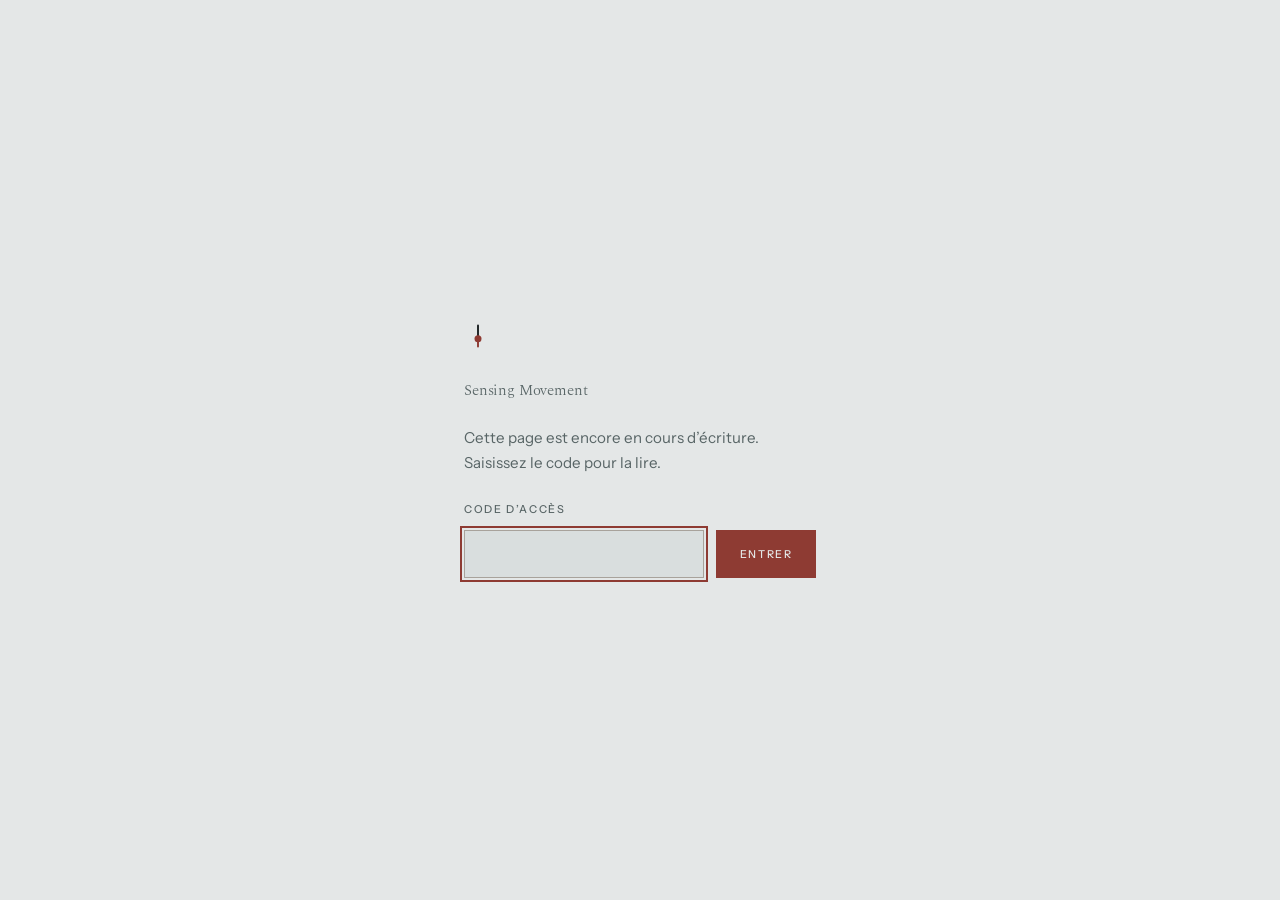
==== commit 5dbc93cb: "Put a passcode curtain over the site Passcode: sensingmovement. Case- and whitespace-tolerant, remem" ====
--- a/fr/index.html
+++ b/fr/index.html
@@ -29,6 +29,8 @@
 <link rel="preconnect" href="https://fonts.googleapis.com">
 <link rel="preconnect" href="https://fonts.gstatic.com" crossorigin>
 <link href="https://fonts.googleapis.com/css2?family=Spectral:ital,wght@0,300;0,400;0,500;1,300;1,400&family=Instrument+Sans:wght@400;500&display=swap" rel="stylesheet">
+<style>.gate{display:none}html.locked{overflow:hidden}html.locked body>*:not(.gate){display:none}html.locked .gate{display:flex}</style>
+<script src="/gate.js"></script>
 <link rel="stylesheet" href="/style.css">
 <script type="application/ld+json">
 {
@@ -63,6 +65,20 @@
 </script>
 </head>
 <body>
+<div class="gate" role="dialog" aria-modal="true" aria-labelledby="gate-title">
+  <div class="gate-inner">
+    <svg class="mark" width="28" height="28" viewBox="0 0 32 32" aria-hidden="true"><path d="M16 4V19" stroke="#1C2223" stroke-width="2.2" stroke-linecap="round"/><path d="M16 19V28" stroke="#8E3B33" stroke-width="2.2" stroke-linecap="round"/><circle cx="16" cy="19" r="4" fill="#8E3B33"/></svg>
+    <p class="gate-title" id="gate-title">Sensing Movement</p>
+    <p>Cette page est encore en cours d&rsquo;&eacute;criture. Saisissez le code pour la lire.</p>
+    <form>
+      <label for="gate-code">Code d&rsquo;acc&egrave;s</label>
+      <input id="gate-code" type="password" autocomplete="off" autocapitalize="none" autocorrect="off" spellcheck="false">
+      <button type="submit">Entrer</button>
+      <p class="gate-error" hidden>Ce n&rsquo;est pas le bon code.</p>
+    </form>
+  </div>
+</div>
+
 <a class="skip" href="#main">Aller au contenu</a>
 
 <div class="page">
--- a/style.css
+++ b/style.css
@@ -137,6 +137,13 @@
 .masthead .jump{font-size:var(--t-label);letter-spacing:var(--track-label);
   text-transform:uppercase;font-weight:500;color:var(--slate);border-bottom-color:var(--held)}
 .masthead .jump:hover{color:var(--pulse)}
+/* On a phone the wordmark and two links will not share a row without both
+   breaking mid-word. Give the links their own row rather than let them wrap. */
+@media (max-width:480px){
+  .masthead{flex-wrap:wrap;row-gap:var(--s-3)}
+  .masthead nav{width:100%;gap:var(--s-5)}
+  .masthead .jump{white-space:nowrap}
+}
 
 /* ---- hero --------------------------------------------------------------- */
 .hero{padding-top:clamp(3rem,7vh,6rem)}
@@ -294,3 +301,29 @@
    browser fetches it once for the whole site.
    ========================================================================== */
 :root{--portrait:url("/swati.jpg")}
+
+/* ---- gate ---------------------------------------------------------------
+   A curtain over an unfinished page. See gate.js: it hides the page from a
+   visitor, not from anyone who looks at the source. */
+.gate{display:none}
+html.locked{overflow:hidden}
+html.locked body > *:not(.gate){display:none}
+html.locked .gate{display:flex;position:fixed;inset:0;background:var(--paper);
+  align-items:center;justify-content:center;padding:var(--s-5)}
+.gate-inner{width:100%;max-width:22rem}
+.gate .mark{display:block;margin-bottom:var(--s-6)}
+.gate-title{font-family:var(--serif);font-weight:300;font-size:var(--t-h2);
+  line-height:var(--lh-head);letter-spacing:-.01em;margin:0 0 var(--s-3)}
+.gate p{color:var(--slate);font-size:var(--t-small);margin:0 0 var(--s-5);max-width:none}
+.gate form{display:flex;flex-wrap:wrap;gap:var(--s-3)}
+.gate label{font-size:var(--t-label);letter-spacing:var(--track-label);
+  text-transform:uppercase;font-weight:500;color:var(--slate);width:100%}
+.gate input{flex:1 1 11rem;min-width:0;font-family:var(--sans);font-size:var(--t-body);
+  padding:.8rem .9rem;border:1px solid var(--held);background:var(--paper-2);
+  color:var(--ink);border-radius:0}
+.gate input:focus-visible{outline:2px solid var(--pulse);outline-offset:2px}
+.gate button{font-family:var(--sans);font-weight:500;font-size:var(--t-label);
+  letter-spacing:var(--track-label);text-transform:uppercase;padding:.8rem 1.4rem;
+  border:1px solid var(--pulse);background:var(--pulse);color:var(--paper);cursor:pointer}
+.gate button:hover{background:var(--pulse-deep);border-color:var(--pulse-deep)}
+.gate-error{width:100%;margin:0;color:var(--pulse);font-size:var(--t-small)}
